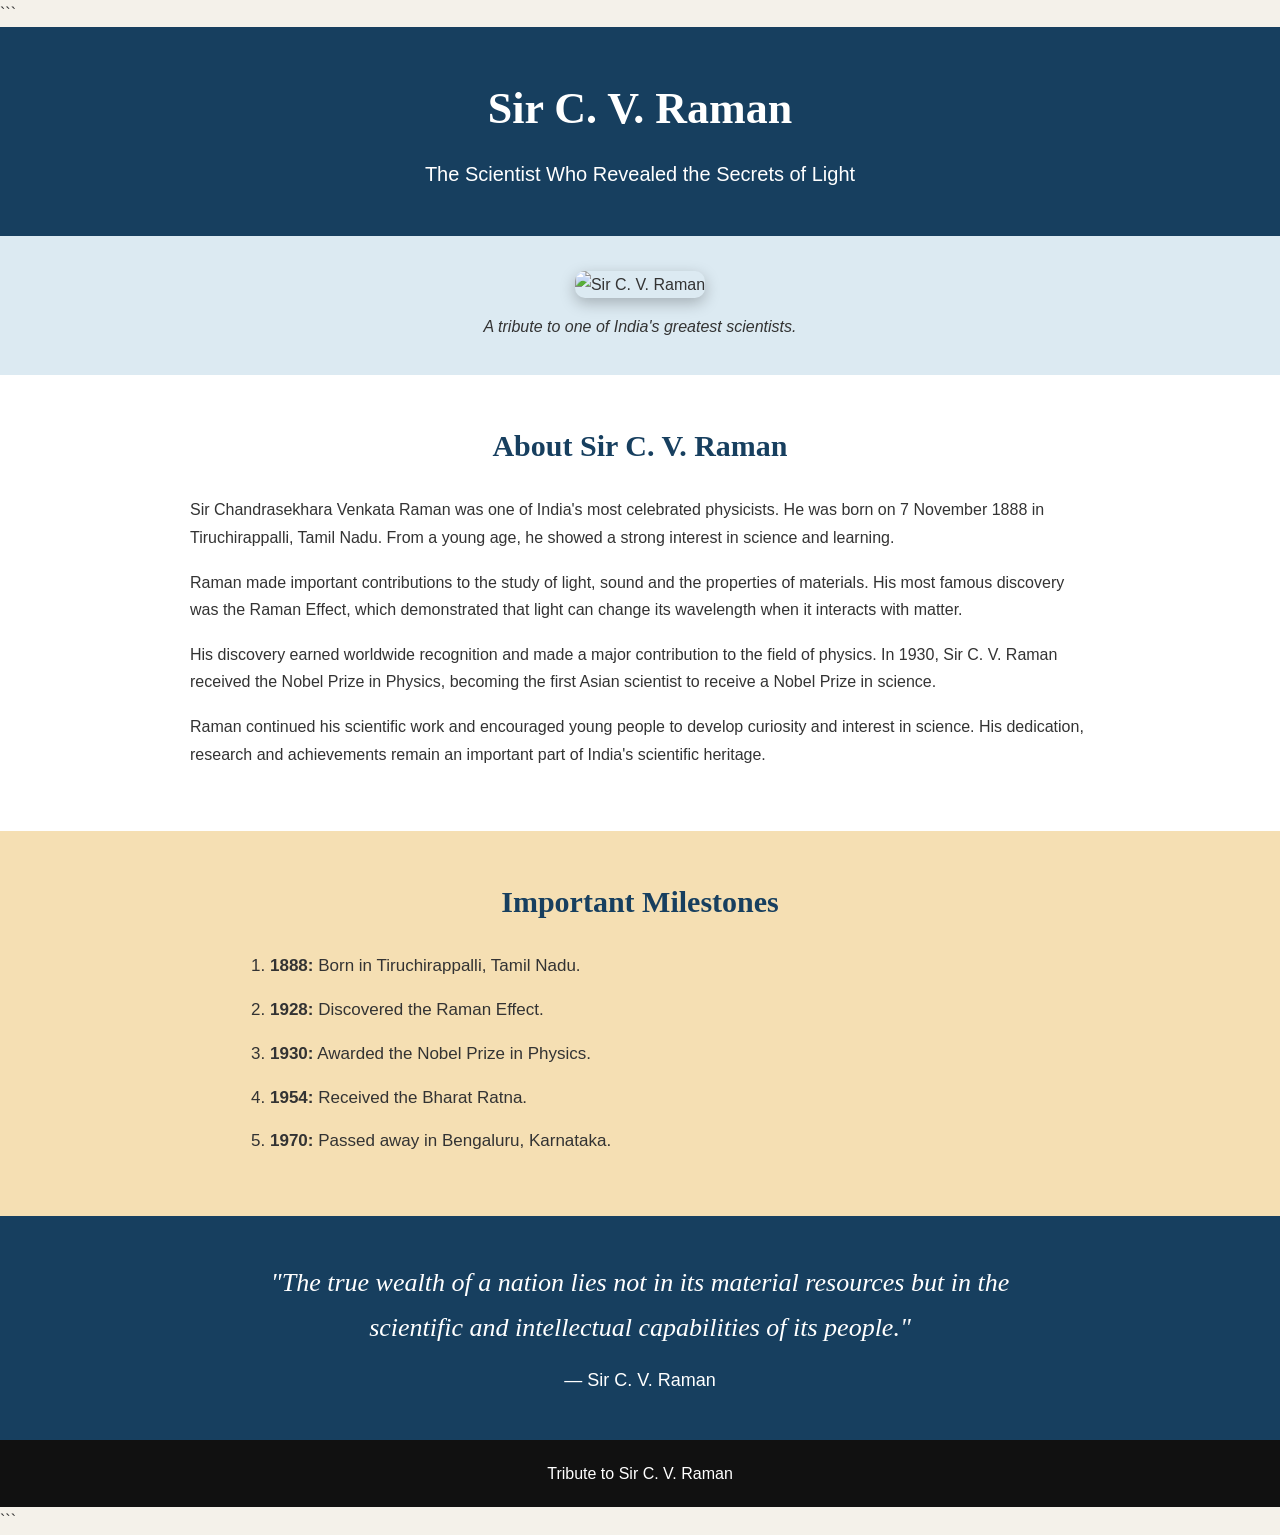
==== WebDev-L2-TributePage/index.html @ 2a61493f "create index.html" ====
<!DOCTYPE html>

<html lang="en">
<head>
    <meta charset="UTF-8">
    <meta name="viewport" content="width=device-width, initial-scale=1.0">
    <title>Sir C. V. Raman - Tribute Page</title>
    <link rel="stylesheet" href="tribute.css">
</head>

<body>

```
<header>
    <h1>Sir C. V. Raman</h1>
    <p>The Scientist Who Revealed the Secrets of Light</p>
</header>

<section class="hero">
    <img 
        src="Sir_CV_Raman (1).JPG"
    alt="Sir C. V. Raman">
    <p>A tribute to one of India's greatest scientists.</p>
</section>

<section class="biography">
    <h2>About Sir C. V. Raman</h2>

    <p>
        Sir Chandrasekhara Venkata Raman was one of India's most
        celebrated physicists. He was born on 7 November 1888 in
        Tiruchirappalli, Tamil Nadu. From a young age, he showed a
        strong interest in science and learning.
    </p>

    <p>
        Raman made important contributions to the study of light,
        sound and the properties of materials. His most famous
        discovery was the Raman Effect, which demonstrated that
        light can change its wavelength when it interacts with
        matter.
    </p>

    <p>
        His discovery earned worldwide recognition and made a major
        contribution to the field of physics. In 1930, Sir C. V.
        Raman received the Nobel Prize in Physics, becoming the
        first Asian scientist to receive a Nobel Prize in science.
    </p>

    <p>
        Raman continued his scientific work and encouraged young
        people to develop curiosity and interest in science. His
        dedication, research and achievements remain an important
        part of India's scientific heritage.
    </p>
</section>

<section class="achievements">
    <h2>Important Milestones</h2>

    <ol>
        <li><strong>1888:</strong> Born in Tiruchirappalli, Tamil Nadu.</li>
        <li><strong>1928:</strong> Discovered the Raman Effect.</li>
        <li><strong>1930:</strong> Awarded the Nobel Prize in Physics.</li>
        <li><strong>1954:</strong> Received the Bharat Ratna.</li>
        <li><strong>1970:</strong> Passed away in Bengaluru, Karnataka.</li>
    </ol>
</section>

<section class="quote">
    <blockquote>
        "The true wealth of a nation lies not in its material resources
        but in the scientific and intellectual capabilities of its people."
    </blockquote>
    <p>— Sir C. V. Raman</p>
</section>

<footer>
    <p>Tribute to Sir C. V. Raman</p>
</footer>
```

</body>
</html>
---- WebDev-L2-TributePage/tribute.css ----
* {
  box-sizing: border-box;
  margin: 0;
  padding: 0;
  }

body {
font-family: Arial, sans-serif;
line-height: 1.7;
background-color: #f4f1ea;
color: #333;
}

/* Header */
header {
background-color: #173f5f;
color: white;
text-align: center;
padding: 45px 20px;
}

header h1 {
font-family: Georgia, serif;
font-size: 44px;
margin-bottom: 10px;
}

header p {
font-size: 20px;
}

/* Image section */
.hero {
text-align: center;
padding: 35px 20px;
background-color: #dceaf2;
}

.hero img {
width: 280px;
max-width: 90%;
border-radius: 10px;
box-shadow: 0 5px 15px rgba(0, 0, 0, 0.25);
}

.hero p {
margin-top: 15px;
font-style: italic;
}

/* Sections */
section {
padding: 45px 20px;
}

h2 {
font-family: Georgia, serif;
font-size: 30px;
text-align: center;
margin-bottom: 25px;
color: #173f5f;
}

/* Biography */
.biography {
background-color: white;
}

.biography p {
max-width: 900px;
margin: 0 auto 18px;
}

/* Achievements */
.achievements {
background-color: #f5dfb3;
}

.achievements ol {
max-width: 800px;
margin: auto;
padding-left: 30px;
}

.achievements li {
margin-bottom: 15px;
font-size: 17px;
}

/* Quote */
.quote {
background-color: #173f5f;
color: white;
text-align: center;
}

.quote blockquote {
max-width: 800px;
margin: auto;
font-family: Georgia, serif;
font-size: 26px;
font-style: italic;
}

.quote p {
margin-top: 15px;
font-size: 18px;
}

/* Footer */
footer {
background-color: #111;
color: white;
text-align: center;
padding: 20px;
}

/* Responsive design */
@media (max-width: 600px) {

```
header h1 {
    font-size: 32px;
}

header p {
    font-size: 17px;
}

.hero img {
    width: 220px;
}

h2 {
    font-size: 25px;
}

.quote blockquote {
    font-size: 21px;
}
```

}
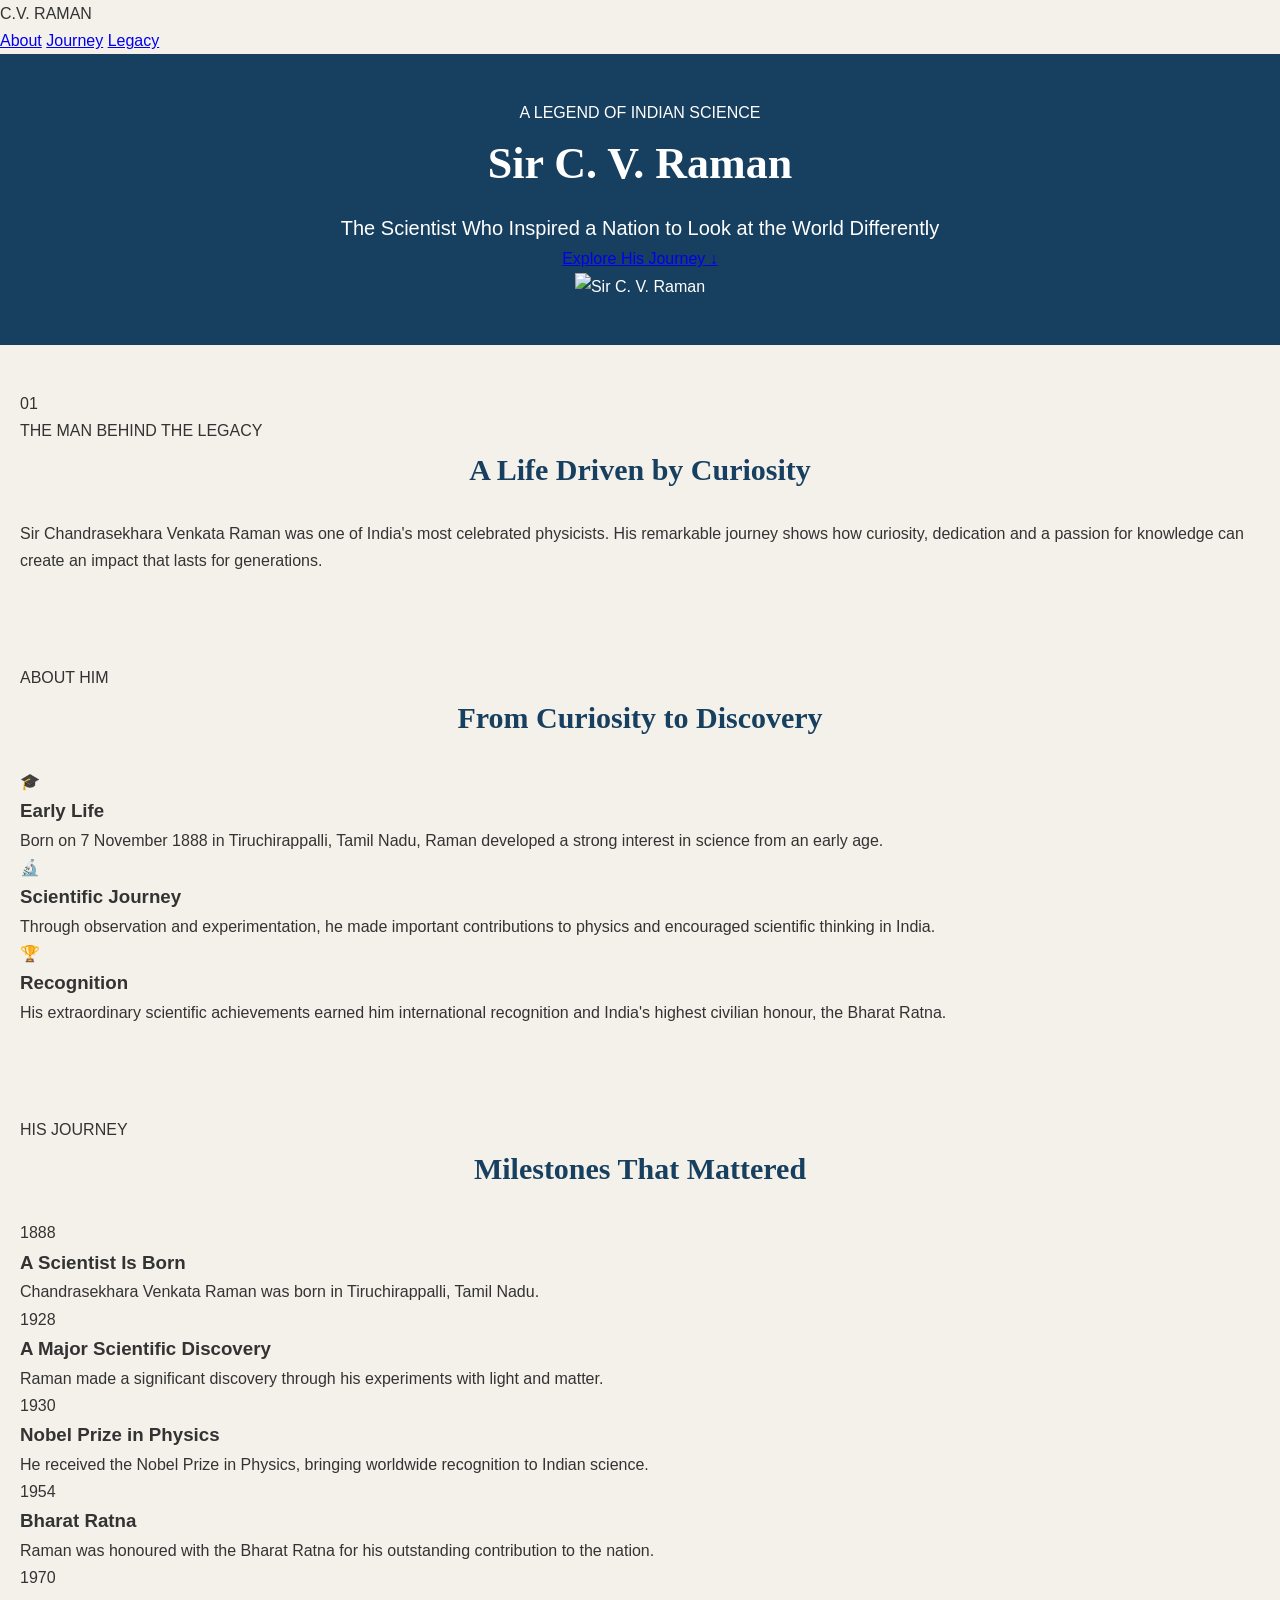
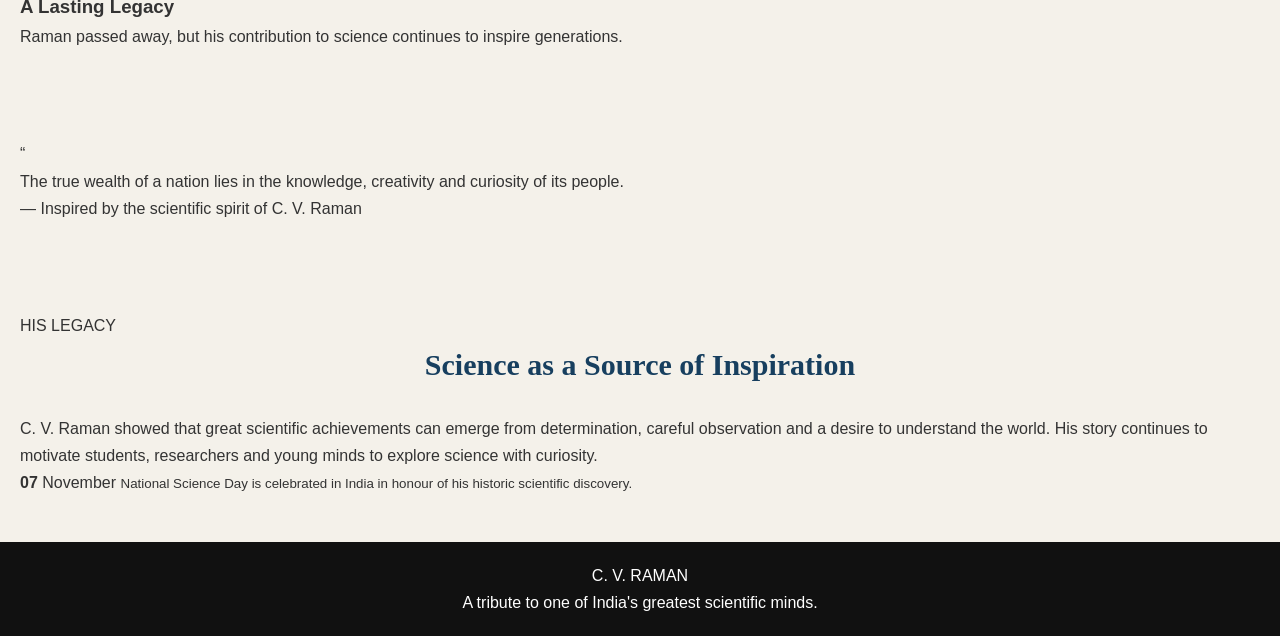
==== commit 533f7cd4: "Create index.html" ====
--- a/WebDev-L2-TributePage/index.html
+++ b/WebDev-L2-TributePage/index.html
@@ -1,85 +1,254 @@
 <!DOCTYPE html>
-
 <html lang="en">
 <head>
     <meta charset="UTF-8">
     <meta name="viewport" content="width=device-width, initial-scale=1.0">
-    <title>Sir C. V. Raman - Tribute Page</title>
-    <link rel="stylesheet" href="tribute.css">
+
+    <title>Sir C. V. Raman | Tribute Page</title>
+
+    <link rel="stylesheet" href="style.css">
 </head>
 
 <body>
 
-```
-<header>
-    <h1>Sir C. V. Raman</h1>
-    <p>The Scientist Who Revealed the Secrets of Light</p>
-</header>
-
-<section class="hero">
-    <img 
-        src="Sir_CV_Raman (1).JPG"
-    alt="Sir C. V. Raman">
-    <p>A tribute to one of India's greatest scientists.</p>
-</section>
-
-<section class="biography">
-    <h2>About Sir C. V. Raman</h2>
-
-    <p>
-        Sir Chandrasekhara Venkata Raman was one of India's most
-        celebrated physicists. He was born on 7 November 1888 in
-        Tiruchirappalli, Tamil Nadu. From a young age, he showed a
-        strong interest in science and learning.
-    </p>
-
-    <p>
-        Raman made important contributions to the study of light,
-        sound and the properties of materials. His most famous
-        discovery was the Raman Effect, which demonstrated that
-        light can change its wavelength when it interacts with
-        matter.
-    </p>
-
-    <p>
-        His discovery earned worldwide recognition and made a major
-        contribution to the field of physics. In 1930, Sir C. V.
-        Raman received the Nobel Prize in Physics, becoming the
-        first Asian scientist to receive a Nobel Prize in science.
-    </p>
-
-    <p>
-        Raman continued his scientific work and encouraged young
-        people to develop curiosity and interest in science. His
-        dedication, research and achievements remain an important
-        part of India's scientific heritage.
-    </p>
-</section>
-
-<section class="achievements">
-    <h2>Important Milestones</h2>
-
-    <ol>
-        <li><strong>1888:</strong> Born in Tiruchirappalli, Tamil Nadu.</li>
-        <li><strong>1928:</strong> Discovered the Raman Effect.</li>
-        <li><strong>1930:</strong> Awarded the Nobel Prize in Physics.</li>
-        <li><strong>1954:</strong> Received the Bharat Ratna.</li>
-        <li><strong>1970:</strong> Passed away in Bengaluru, Karnataka.</li>
-    </ol>
-</section>
-
-<section class="quote">
-    <blockquote>
-        "The true wealth of a nation lies not in its material resources
-        but in the scientific and intellectual capabilities of its people."
-    </blockquote>
-    <p>— Sir C. V. Raman</p>
-</section>
-
-<footer>
-    <p>Tribute to Sir C. V. Raman</p>
-</footer>
-```
+    
+    <nav class="navbar">
+        <div class="logo">C.V. RAMAN</div>
+
+        <div class="nav-links">
+            <a href="#about">About</a>
+            <a href="#journey">Journey</a>
+            <a href="#legacy">Legacy</a>
+        </div>
+    </nav>
+
+
+    
+    <header class="hero-section">
+
+        <div class="hero-content">
+
+            <span class="badge">A LEGEND OF INDIAN SCIENCE</span>
+
+            <h1>Sir C. V. Raman</h1>
+
+            <p class="hero-tagline">
+                The Scientist Who Inspired a Nation to Look at the World Differently
+            </p>
+
+            <a href="#about" class="hero-button">Explore His Journey ↓</a>
+
+        </div>
+
+        <div class="hero-image">
+            <div class="image-frame">
+                <img src="Sir_CV_Raman (1).JPG"
+                     alt="Sir C. V. Raman">
+            </div>
+        </div>
+
+    </header>
+
+
+    
+    <section class="intro">
+
+        <div class="intro-number">01</div>
+
+        <div>
+            <span class="section-label">THE MAN BEHIND THE LEGACY</span>
+
+            <h2>A Life Driven by <span>Curiosity</span></h2>
+
+            <p>
+                Sir Chandrasekhara Venkata Raman was one of India's most
+                celebrated physicists. His remarkable journey shows how
+                curiosity, dedication and a passion for knowledge can create
+                an impact that lasts for generations.
+            </p>
+        </div>
+
+    </section>
+
+
+    
+    <section class="about-section" id="about">
+
+        <div class="section-heading">
+            <span class="section-label">ABOUT HIM</span>
+            <h2>From Curiosity to Discovery</h2>
+        </div>
+
+        <div class="about-grid">
+
+            <div class="about-card">
+                <div class="card-icon">🎓</div>
+                <h3>Early Life</h3>
+                <p>
+                    Born on 7 November 1888 in Tiruchirappalli, Tamil Nadu,
+                    Raman developed a strong interest in science from an
+                    early age.
+                </p>
+            </div>
+
+            <div class="about-card featured-card">
+                <div class="card-icon">🔬</div>
+                <h3>Scientific Journey</h3>
+                <p>
+                    Through observation and experimentation, he made important
+                    contributions to physics and encouraged scientific
+                    thinking in India.
+                </p>
+            </div>
+
+            <div class="about-card">
+                <div class="card-icon">🏆</div>
+                <h3>Recognition</h3>
+                <p>
+                    His extraordinary scientific achievements earned him
+                    international recognition and India's highest civilian
+                    honour, the Bharat Ratna.
+                </p>
+            </div>
+
+        </div>
+
+    </section>
+
+
+   
+    <section class="journey-section" id="journey">
+
+        <div class="section-heading">
+            <span class="section-label">HIS JOURNEY</span>
+            <h2>Milestones That Mattered</h2>
+        </div>
+
+        <div class="timeline">
+
+            <div class="timeline-item">
+                <div class="year">1888</div>
+                <div class="timeline-content">
+                    <h3>A Scientist Is Born</h3>
+                    <p>
+                        Chandrasekhara Venkata Raman was born in
+                        Tiruchirappalli, Tamil Nadu.
+                    </p>
+                </div>
+            </div>
+
+            <div class="timeline-item">
+                <div class="year">1928</div>
+                <div class="timeline-content">
+                    <h3>A Major Scientific Discovery</h3>
+                    <p>
+                        Raman made a significant discovery through his
+                        experiments with light and matter.
+                    </p>
+                </div>
+            </div>
+
+            <div class="timeline-item">
+                <div class="year">1930</div>
+                <div class="timeline-content">
+                    <h3>Nobel Prize in Physics</h3>
+                    <p>
+                        He received the Nobel Prize in Physics, bringing
+                        worldwide recognition to Indian science.
+                    </p>
+                </div>
+            </div>
+
+            <div class="timeline-item">
+                <div class="year">1954</div>
+                <div class="timeline-content">
+                    <h3>Bharat Ratna</h3>
+                    <p>
+                        Raman was honoured with the Bharat Ratna for his
+                        outstanding contribution to the nation.
+                    </p>
+                </div>
+            </div>
+
+            <div class="timeline-item">
+                <div class="year">1970</div>
+                <div class="timeline-content">
+                    <h3>A Lasting Legacy</h3>
+                    <p>
+                        Raman passed away, but his contribution to science
+                        continues to inspire generations.
+                    </p>
+                </div>
+            </div>
+
+        </div>
+
+    </section>
+
+
+    <!-- Quote -->
+    <section class="quote-section" id="legacy">
+
+        <div class="quote-symbol">“</div>
+
+        <blockquote>
+            The true wealth of a nation lies in the knowledge,
+            creativity and curiosity of its people.
+        </blockquote>
+
+        <p class="quote-author">— Inspired by the scientific spirit of C. V. Raman</p>
+
+    </section>
+
+
+    
+    <section class="legacy-section">
+
+        <div class="legacy-content">
+
+            <span class="section-label">HIS LEGACY</span>
+
+            <h2>Science as a <span>Source of Inspiration</span></h2>
+
+            <p>
+                C. V. Raman showed that great scientific achievements can
+                emerge from determination, careful observation and a desire
+                to understand the world. His story continues to motivate
+                students, researchers and young minds to explore science
+                with curiosity.
+            </p>
+
+        </div>
+
+        <div class="legacy-stat">
+            <strong>07</strong>
+            <span>November</span>
+            <small>National Science Day is celebrated in India in honour
+            of his historic scientific discovery.</small>
+        </div>
+
+    </section>
+
+
+   
+    <footer>
+
+        <div class="footer-title">C. V. RAMAN</div>
+
+        <p>
+            A tribute to one of India's greatest scientific minds.
+        </p>
+
+        <p id="message"></p>
+
+        <div class="footer-line"></div>
+
+        
+
+    </footer>
+
+
+    <script src="script.js"></script>
 
 </body>
 </html>
--- a/WebDev-L2-TributePage/style.css
+++ b/WebDev-L2-TributePage/style.css
@@ -0,0 +1,143 @@
+* {
+  box-sizing: border-box;
+  margin: 0;
+  padding: 0;
+  }
+
+body {
+font-family: Arial, sans-serif;
+line-height: 1.7;
+background-color: #f4f1ea;
+color: #333;
+}
+
+/* Header */
+header {
+background-color: #173f5f;
+color: white;
+text-align: center;
+padding: 45px 20px;
+}
+
+header h1 {
+font-family: Georgia, serif;
+font-size: 44px;
+margin-bottom: 10px;
+}
+
+header p {
+font-size: 20px;
+}
+
+/* Image section */
+.hero {
+text-align: center;
+padding: 35px 20px;
+background-color: #dceaf2;
+}
+
+.hero img {
+width: 280px;
+max-width: 90%;
+border-radius: 10px;
+box-shadow: 0 5px 15px rgba(0, 0, 0, 0.25);
+}
+
+.hero p {
+margin-top: 15px;
+font-style: italic;
+}
+
+/* Sections */
+section {
+padding: 45px 20px;
+}
+
+h2 {
+font-family: Georgia, serif;
+font-size: 30px;
+text-align: center;
+margin-bottom: 25px;
+color: #173f5f;
+}
+
+/* Biography */
+.biography {
+background-color: white;
+}
+
+.biography p {
+max-width: 900px;
+margin: 0 auto 18px;
+}
+
+/* Achievements */
+.achievements {
+background-color: #f5dfb3;
+}
+
+.achievements ol {
+max-width: 800px;
+margin: auto;
+padding-left: 30px;
+}
+
+.achievements li {
+margin-bottom: 15px;
+font-size: 17px;
+}
+
+/* Quote */
+.quote {
+background-color: #173f5f;
+color: white;
+text-align: center;
+}
+
+.quote blockquote {
+max-width: 800px;
+margin: auto;
+font-family: Georgia, serif;
+font-size: 26px;
+font-style: italic;
+}
+
+.quote p {
+margin-top: 15px;
+font-size: 18px;
+}
+
+/* Footer */
+footer {
+background-color: #111;
+color: white;
+text-align: center;
+padding: 20px;
+}
+
+/* Responsive design */
+@media (max-width: 600px) {
+
+```
+header h1 {
+    font-size: 32px;
+}
+
+header p {
+    font-size: 17px;
+}
+
+.hero img {
+    width: 220px;
+}
+
+h2 {
+    font-size: 25px;
+}
+
+.quote blockquote {
+    font-size: 21px;
+}
+```
+
+}
